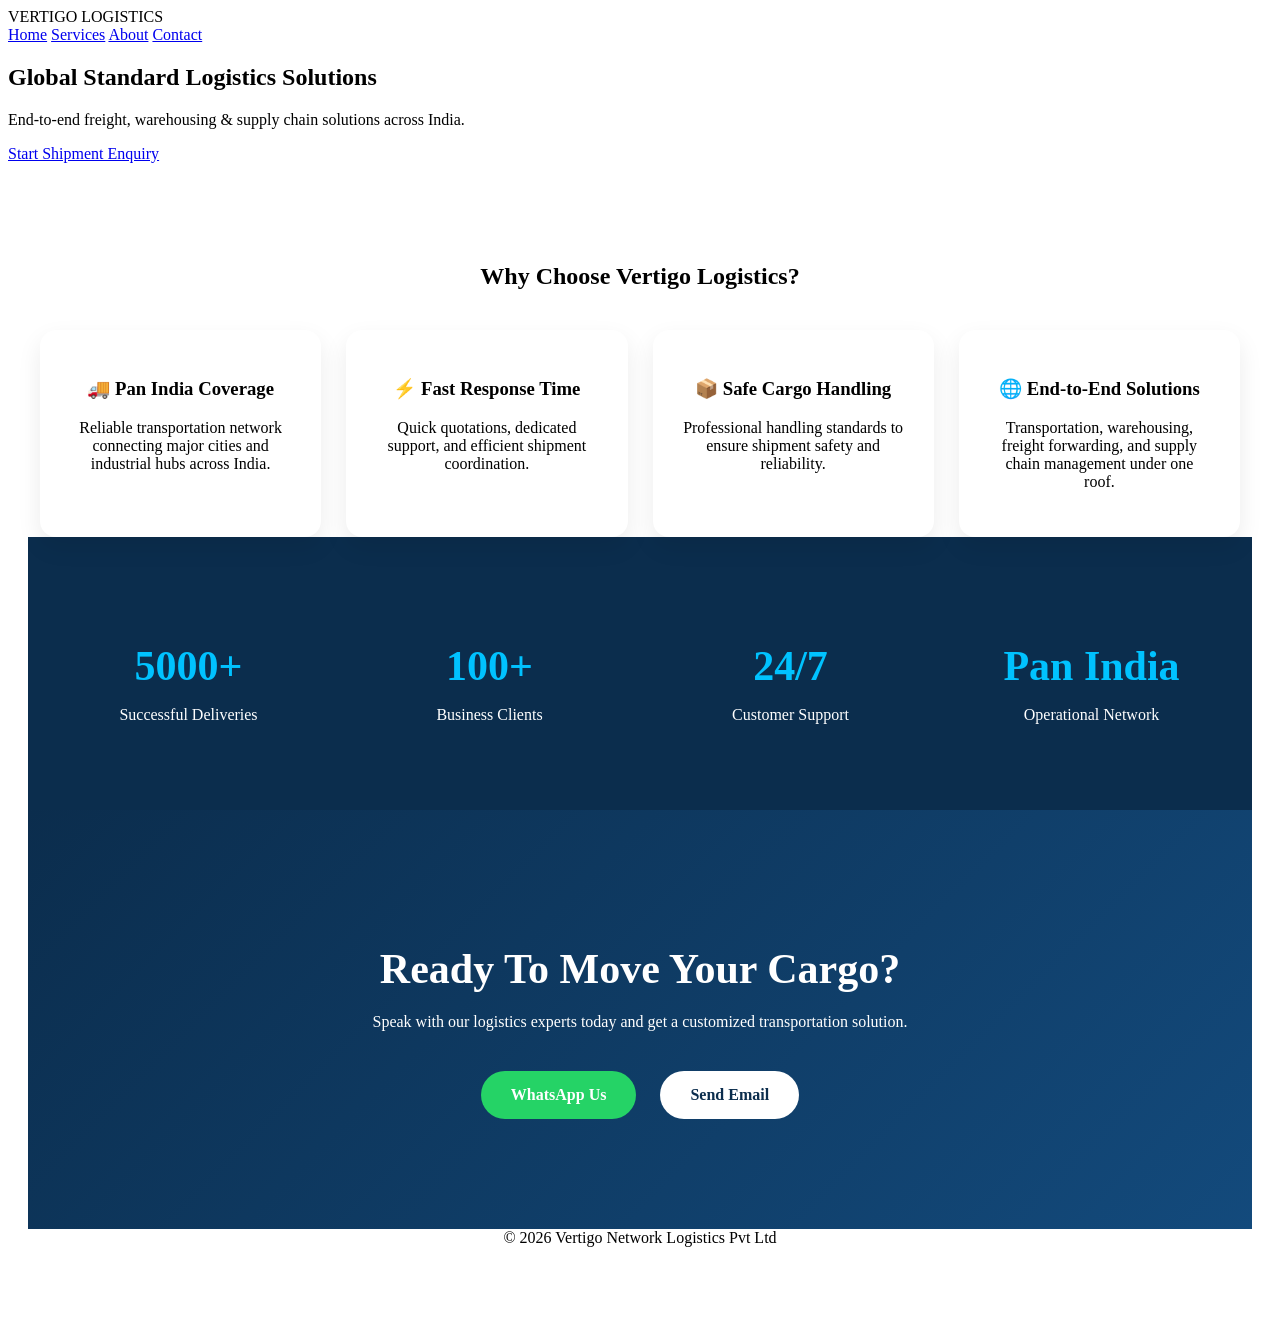
==== index.html @ 17b77aab "Update index.html" ====
<!DOCTYPE html>
<html lang="en">
<head>
<meta charset="UTF-8">
<meta name="viewport" content="width=device-width, initial-scale=1.0">

<title>Vertigo Network Logistics Pvt Ltd | Global Logistics India</title>

<meta name="description" content="Vertigo Network Logistics Pvt Ltd - Global standard logistics, freight, warehousing & supply chain solutions across India.">

<link rel="stylesheet" href="style.css">
</head>

<body>

<header>
  <div class="logo">VERTIGO LOGISTICS</div>

  <nav>
    <a href="index.html">Home</a>
    <a href="services.html">Services</a>
    <a href="about.html">About</a>
    <a href="contact.html">Contact</a>
  </nav>
</header>

<section class="hero">
  <h1>Global Standard Logistics Solutions</h1>
  <p>End-to-end freight, warehousing & supply chain solutions across India.</p>

  <a class="btn" href="https://wa.me/919136144490" target="_blank">
    Start Shipment Enquiry
  </a>
</section>
<section class="why-us">

<h2>Why Choose Vertigo Logistics?</h2>

<div class="why-grid">

<div class="why-card">
<h3>🚚 Pan India Coverage</h3>
<p>Reliable transportation network connecting major cities and industrial hubs across India.</p>
</div>

<div class="why-card">
<h3>⚡ Fast Response Time</h3>
<p>Quick quotations, dedicated support, and efficient shipment coordination.</p>
</div>

<div class="why-card">
<h3>📦 Safe Cargo Handling</h3>
<p>Professional handling standards to ensure shipment safety and reliability.</p>
</div>

<div class="why-card">
<h3>🌐 End-to-End Solutions</h3>
<p>Transportation, warehousing, freight forwarding, and supply chain management under one roof.</p>
</div>

</div>
<section class="stats">

<div class="stat">
<h2>5000+</h2>
<p>Successful Deliveries</p>
</div>

<div class="stat">
<h2>100+</h2>
<p>Business Clients</p>
</div>

<div class="stat">
<h2>24/7</h2>
<p>Customer Support</p>
</div>

<div class="stat">
<h2>Pan India</h2>
<p>Operational Network</p>
</div>

</section>
<section class="cta">

<h2>Ready To Move Your Cargo?</h2>

<p>
Speak with our logistics experts today and get a customized transportation solution.
</p>

<div class="cta-buttons">

<a href="https://wa.me/919136144490" class="cta-btn">
WhatsApp Us
</a>

<a href="mailto:sales@vertigologistic.com" class="cta-btn secondary">
Send Email
</a>

</div>

</section>

<footer>
  © 2026 Vertigo Network Logistics Pvt Ltd
</footer>

</body>
</html>
---- style.css ----
.contact-hero{
    background:linear-gradient(135deg,#0b2d4d,#134a7c);
    color:white;
    text-align:center;
    padding:80px 20px;
}

.contact-hero h1{
    font-size:48px;
    margin-bottom:15px;
}

.contact-hero p{
    max-width:700px;
    margin:auto;
    opacity:0.9;
}

.contact-container{
    display:grid;
    grid-template-columns:1fr 1fr;
    gap:40px;
    max-width:1200px;
    margin:60px auto;
    padding:20px;
}

.info-card{
    background:white;
    padding:25px;
    margin-bottom:20px;
    border-radius:16px;
    box-shadow:0 10px 25px rgba(0,0,0,.08);
    transition:.3s;
}

.info-card:hover{
    transform:translateY(-6px);
}

.contact-form{
    background:white;
    padding:35px;
    border-radius:20px;
    box-shadow:0 15px 35px rgba(0,0,0,.08);
}

.contact-form h2{
    margin-bottom:25px;
}

.contact-form input,
.contact-form textarea{
    width:100%;
    padding:14px;
    margin-bottom:15px;
    border:1px solid #ddd;
    border-radius:10px;
    font-size:15px;
}

.contact-form textarea{
    height:120px;
}

.contact-form button{
    width:100%;
    background:#0b2d4d;
    color:white;
    border:none;
    padding:15px;
    border-radius:10px;
    font-size:16px;
    cursor:pointer;
    transition:.3s;
}

.contact-form button:hover{
    background:#134a7c;
}

.whatsapp-btn{
    display:inline-block;
    background:#25D366;
    color:white;
    padding:12px 22px;
    border-radius:30px;
    text-decoration:none;
    font-weight:600;
}

.map-section{
    max-width:1200px;
    margin:60px auto;
    padding:20px;
}

.map-section h2{
    text-align:center;
    margin-bottom:20px;
}

.map-section iframe{
    width:100%;
    height:400px;
    border:none;
    border-radius:20px;
    box-shadow:0 10px 25px rgba(0,0,0,.08);
}

@media(max-width:768px){
    .contact-container{
        grid-template-columns:1fr;
    }

    .contact-hero h1{
        font-size:34px;
    }
    }
   .why-us{
padding:80px 20px;
background:#fff;
text-align:center;
}

.why-grid{
display:grid;
grid-template-columns:repeat(auto-fit,minmax(250px,1fr));
gap:25px;
max-width:1200px;
margin:auto;
margin-top:40px;
}

.why-card{
background:#fff;
padding:30px;
border-radius:16px;
box-shadow:0 10px 25px rgba(0,0,0,.08);
transition:.3s;
}

.why-card:hover{
transform:translateY(-8px);
}
    .stats{
background:#0b2d4d;
color:white;
padding:70px 20px;
display:grid;
grid-template-columns:repeat(auto-fit,minmax(200px,1fr));
text-align:center;
gap:20px;
}

.stat h2{
font-size:42px;
margin-bottom:10px;
color:#00c2ff;
}
    .cta{
padding:100px 20px;
text-align:center;
background:linear-gradient(135deg,#0b2d4d,#134a7c);
color:white;
}

.cta h2{
font-size:42px;
margin-bottom:20px;
}

.cta p{
max-width:700px;
margin:auto;
margin-bottom:30px;
}

.cta-btn{
display:inline-block;
padding:15px 30px;
margin:10px;
background:#25D366;
color:white;
text-decoration:none;
border-radius:30px;
font-weight:600;
}

.cta-btn.secondary{
background:white;
color:#0b2d4d;
}
}
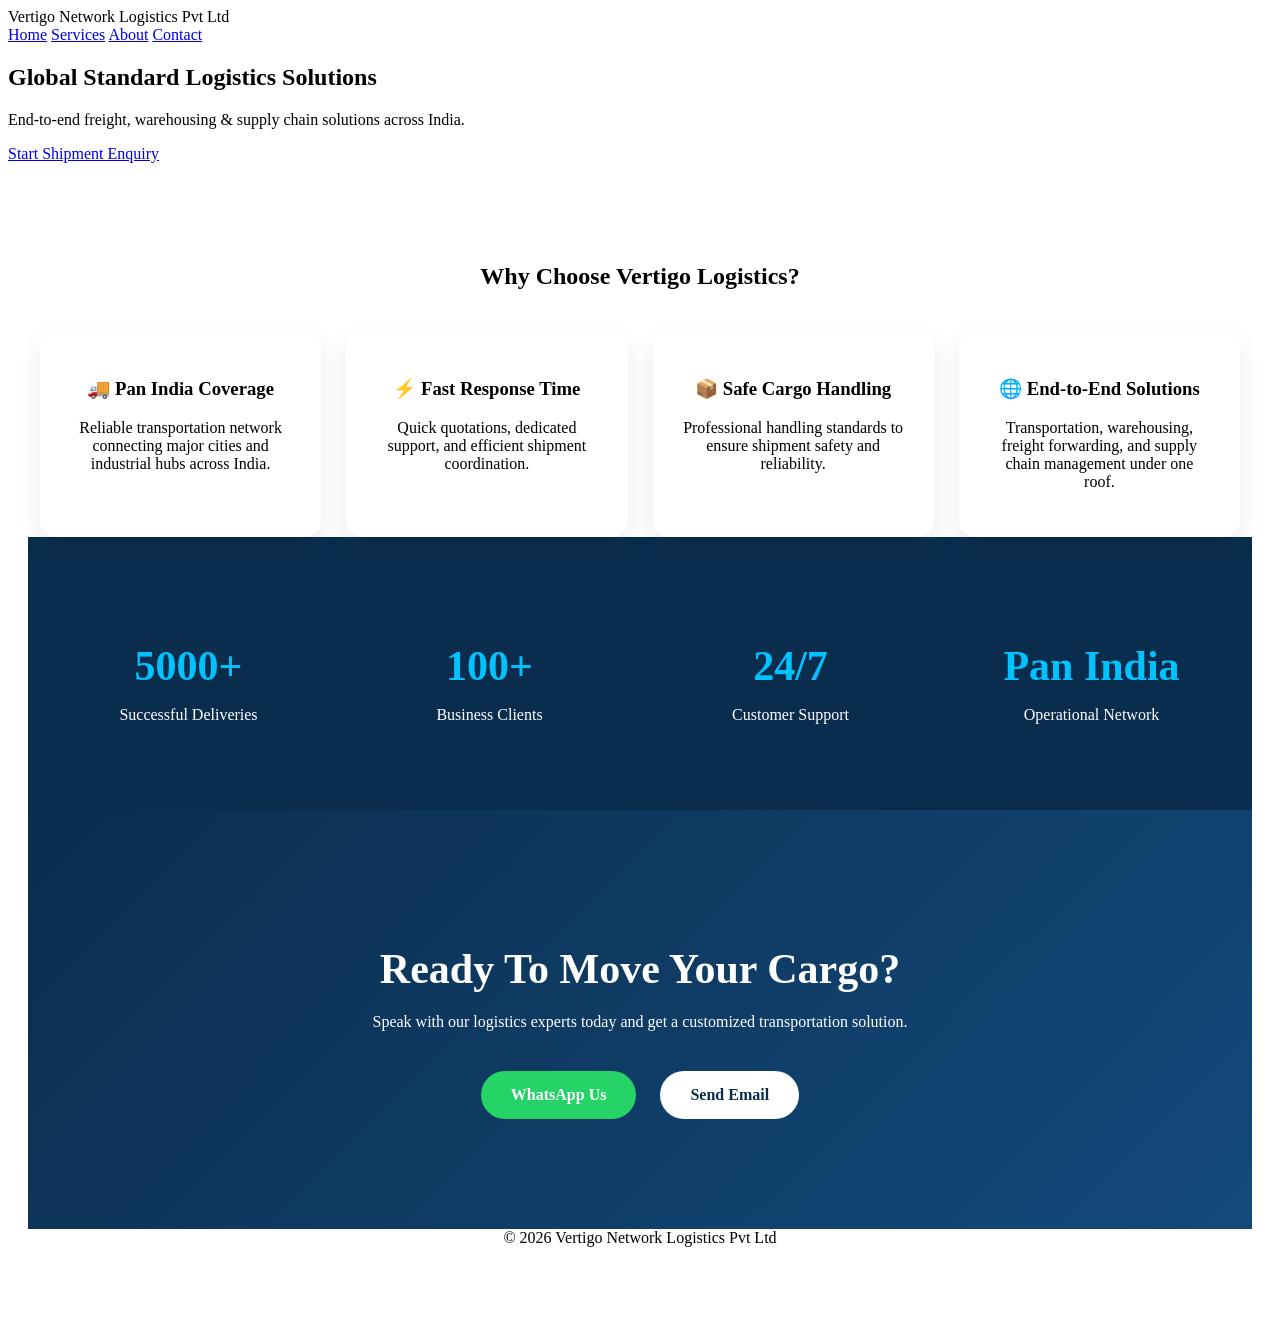
==== commit f8f85133: "Update index.html" ====
--- a/index.html
+++ b/index.html
@@ -13,9 +13,9 @@
 
 <body>
 
-<header>
-  <div class="logo">VERTIGO LOGISTICS</div>
-
+<header><div class="logo">
+    Vertigo Network Logistics Pvt Ltd
+</div>
   <nav>
     <a href="index.html">Home</a>
     <a href="services.html">Services</a>
--- a/style.css
+++ b/style.css
@@ -191,4 +191,21 @@
 background:white;
 color:#0b2d4d;
 }
-}
+.quote-banner{
+    background:linear-gradient(135deg,#0b2d4d,#134a7c);
+    color:white;
+    padding:20px;
+    border-radius:15px;
+    margin-bottom:25px;
+}
+
+.info-card a{
+    color:#0b2d4d;
+    text-decoration:none;
+    font-weight:600;
+}
+
+.info-card a:hover{
+    color:#134a7c;
+}
+}
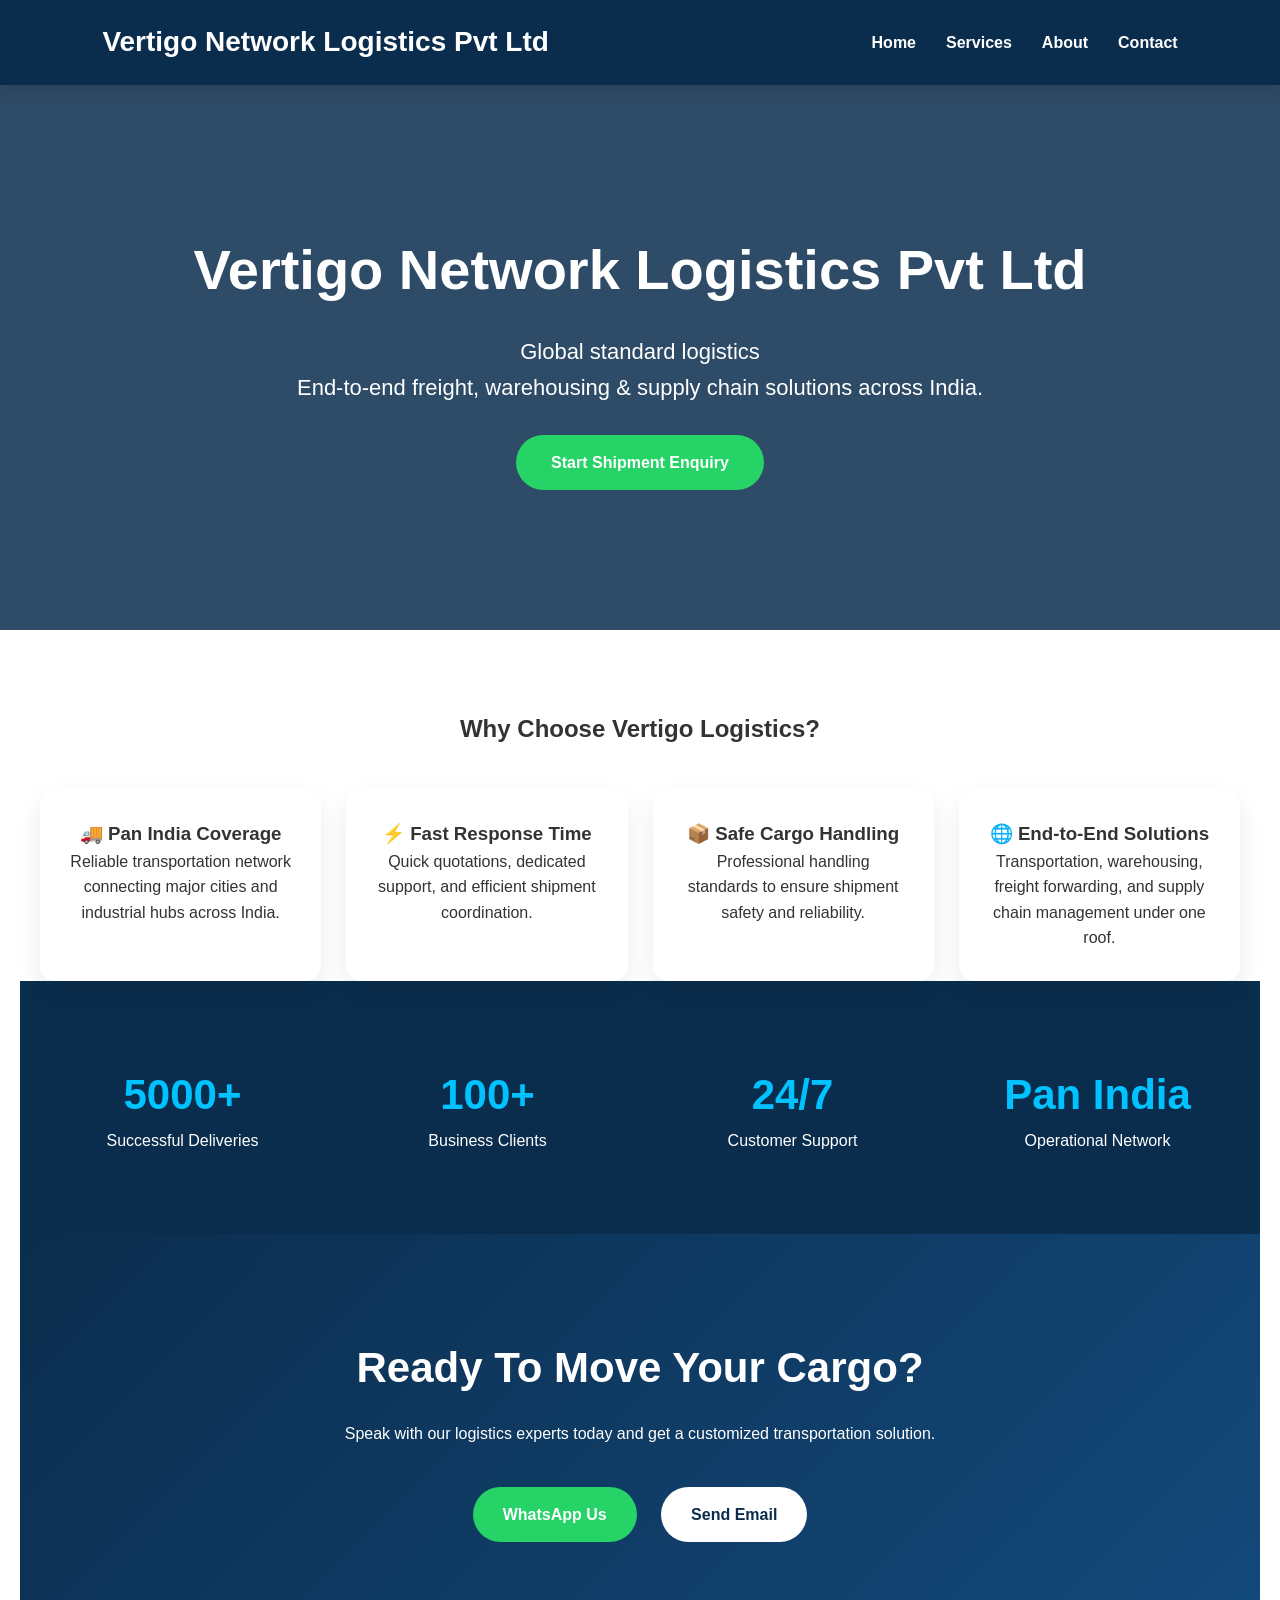
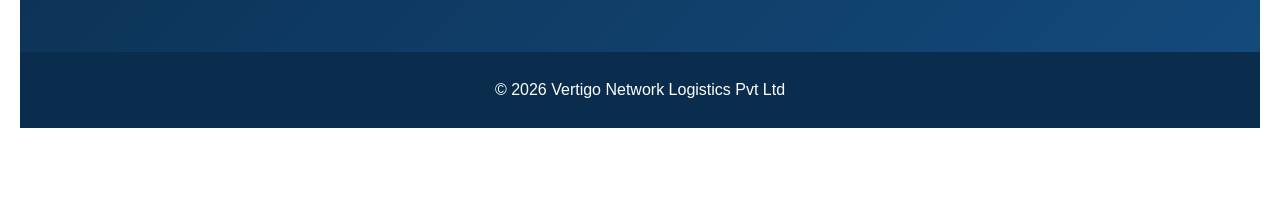
==== commit a54ee7d1: "Update index.html" ====
--- a/index.html
+++ b/index.html
@@ -4,7 +4,7 @@
 <meta charset="UTF-8">
 <meta name="viewport" content="width=device-width, initial-scale=1.0">
 
-<title>Vertigo Network Logistics Pvt Ltd | Global Logistics India</title>
+<title>Vertigo Network Logistics Pvt Ltd </title>
 
 <meta name="description" content="Vertigo Network Logistics Pvt Ltd - Global standard logistics, freight, warehousing & supply chain solutions across India.">
 
@@ -25,7 +25,8 @@
 </header>
 
 <section class="hero">
-  <h1>Global Standard Logistics Solutions</h1>
+  <h1>Vertigo Network Logistics Pvt Ltd</h1>
+    <p>Global standard logistics</p>
   <p>End-to-end freight, warehousing & supply chain solutions across India.</p>
 
   <a class="btn" href="https://wa.me/919136144490" target="_blank">
--- a/style.css
+++ b/style.css
@@ -1,3 +1,210 @@
+/* =========================
+   VERTIGO LOGISTICS
+   ENTERPRISE STYLE SHEET
+========================= */
+
+*{
+    margin:0;
+    padding:0;
+    box-sizing:border-box;
+}
+
+body{
+    font-family:Arial, Helvetica, sans-serif;
+    background:#f4f7fb;
+    color:#333;
+    line-height:1.6;
+}
+
+/* HEADER */
+
+header{
+    background:#0b2d4d;
+    color:white;
+    display:flex;
+    justify-content:space-between;
+    align-items:center;
+    padding:20px 8%;
+    position:sticky;
+    top:0;
+    z-index:1000;
+    box-shadow:0 4px 15px rgba(0,0,0,.15);
+}
+
+.logo{
+    color:white;
+    font-size:28px;
+    font-weight:700;
+}
+
+nav{
+    display:flex;
+    gap:30px;
+}
+
+nav a{
+    color:white;
+    text-decoration:none;
+    font-weight:600;
+    transition:.3s;
+}
+
+nav a:hover{
+    color:#00c2ff;
+}
+
+/* HERO */
+
+.hero{
+    background:linear-gradient(rgba(11,45,77,.85),rgba(11,45,77,.85)),
+    url('https://images.unsplash.com/photo-1586528116311-ad8dd3c8310d?auto=format&fit=crop&w=1600&q=80');
+    background-size:cover;
+    background-position:center;
+    color:white;
+    text-align:center;
+    padding:140px 20px;
+}
+
+.hero h1{
+    font-size:56px;
+    margin-bottom:20px;
+}
+
+.hero p{
+    font-size:22px;
+    max-width:800px;
+    margin:auto;
+}
+
+.btn{
+    display:inline-block;
+    margin-top:30px;
+    background:#25D366;
+    color:white;
+    padding:15px 35px;
+    border-radius:30px;
+    text-decoration:none;
+    font-weight:700;
+}
+
+/* SECTION */
+
+.section{
+    max-width:1200px;
+    margin:auto;
+    padding:80px 20px;
+    text-align:center;
+}
+
+.section h2{
+    margin-bottom:25px;
+    color:#0b2d4d;
+}
+
+/* WHY US */
+
+.why-us{
+    padding:80px 20px;
+    text-align:center;
+    background:white;
+}
+
+.why-grid{
+    display:grid;
+    grid-template-columns:repeat(auto-fit,minmax(250px,1fr));
+    gap:25px;
+    max-width:1200px;
+    margin:40px auto 0;
+}
+
+.why-card{
+    background:white;
+    padding:30px;
+    border-radius:15px;
+    box-shadow:0 10px 25px rgba(0,0,0,.08);
+    transition:.3s;
+}
+
+.why-card:hover{
+    transform:translateY(-8px);
+}
+
+/* SERVICES */
+
+.grid{
+    display:grid;
+    grid-template-columns:repeat(auto-fit,minmax(250px,1fr));
+    gap:25px;
+    margin-top:40px;
+}
+
+.card{
+    background:white;
+    padding:30px;
+    border-radius:15px;
+    box-shadow:0 10px 25px rgba(0,0,0,.08);
+    transition:.3s;
+}
+
+.card:hover{
+    transform:translateY(-8px);
+}
+
+/* STATS */
+
+.stats{
+    background:#0b2d4d;
+    color:white;
+    padding:80px 20px;
+    display:grid;
+    grid-template-columns:repeat(auto-fit,minmax(220px,1fr));
+    gap:20px;
+    text-align:center;
+}
+
+.stat h2{
+    font-size:42px;
+    color:#00c2ff;
+}
+
+/* CTA */
+
+.cta{
+    text-align:center;
+    padding:100px 20px;
+    background:linear-gradient(135deg,#0b2d4d,#134a7c);
+    color:white;
+}
+
+.cta h2{
+    font-size:42px;
+    margin-bottom:20px;
+}
+
+.cta p{
+    max-width:700px;
+    margin:auto;
+    margin-bottom:30px;
+}
+
+.cta-btn{
+    display:inline-block;
+    padding:15px 30px;
+    border-radius:30px;
+    text-decoration:none;
+    margin:10px;
+    font-weight:600;
+    background:#25D366;
+    color:white;
+}
+
+.cta-btn.secondary{
+    background:white;
+    color:#0b2d4d;
+}
+
+/* CONTACT */
+
 .contact-hero{
     background:linear-gradient(135deg,#0b2d4d,#134a7c);
     color:white;
@@ -8,12 +215,6 @@
 .contact-hero h1{
     font-size:48px;
     margin-bottom:15px;
-}
-
-.contact-hero p{
-    max-width:700px;
-    margin:auto;
-    opacity:0.9;
 }
 
 .contact-container{
@@ -29,13 +230,13 @@
     background:white;
     padding:25px;
     margin-bottom:20px;
-    border-radius:16px;
+    border-radius:15px;
     box-shadow:0 10px 25px rgba(0,0,0,.08);
-    transition:.3s;
-}
-
-.info-card:hover{
-    transform:translateY(-6px);
+}
+
+.info-card a{
+    text-decoration:none;
+    color:#0b2d4d;
 }
 
 .contact-form{
@@ -45,22 +246,13 @@
     box-shadow:0 15px 35px rgba(0,0,0,.08);
 }
 
-.contact-form h2{
-    margin-bottom:25px;
-}
-
 .contact-form input,
 .contact-form textarea{
     width:100%;
-    padding:14px;
+    padding:15px;
     margin-bottom:15px;
     border:1px solid #ddd;
     border-radius:10px;
-    font-size:15px;
-}
-
-.contact-form textarea{
-    height:120px;
 }
 
 .contact-form button{
@@ -70,23 +262,24 @@
     border:none;
     padding:15px;
     border-radius:10px;
-    font-size:16px;
     cursor:pointer;
-    transition:.3s;
-}
-
-.contact-form button:hover{
-    background:#134a7c;
+}
+
+.quote-banner{
+    background:linear-gradient(135deg,#0b2d4d,#134a7c);
+    color:white;
+    padding:20px;
+    border-radius:15px;
+    margin-bottom:25px;
 }
 
 .whatsapp-btn{
     display:inline-block;
     background:#25D366;
     color:white;
-    padding:12px 22px;
+    text-decoration:none;
+    padding:12px 20px;
     border-radius:30px;
-    text-decoration:none;
-    font-weight:600;
 }
 
 .map-section{
@@ -95,117 +288,55 @@
     padding:20px;
 }
 
-.map-section h2{
-    text-align:center;
-    margin-bottom:20px;
-}
-
 .map-section iframe{
     width:100%;
     height:400px;
     border:none;
-    border-radius:20px;
-    box-shadow:0 10px 25px rgba(0,0,0,.08);
-}
+    border-radius:15px;
+}
+
+/* FOOTER */
+
+footer{
+    background:#0b2d4d;
+    color:white;
+    text-align:center;
+    padding:25px;
+}
+
+/* MOBILE */
 
 @media(max-width:768px){
-    .contact-container{
-        grid-template-columns:1fr;
-    }
-
-    .contact-hero h1{
-        font-size:34px;
-    }
-    }
-   .why-us{
-padding:80px 20px;
-background:#fff;
-text-align:center;
-}
-
-.why-grid{
-display:grid;
-grid-template-columns:repeat(auto-fit,minmax(250px,1fr));
-gap:25px;
-max-width:1200px;
-margin:auto;
-margin-top:40px;
-}
-
-.why-card{
-background:#fff;
-padding:30px;
-border-radius:16px;
-box-shadow:0 10px 25px rgba(0,0,0,.08);
-transition:.3s;
-}
-
-.why-card:hover{
-transform:translateY(-8px);
-}
-    .stats{
-background:#0b2d4d;
-color:white;
-padding:70px 20px;
-display:grid;
-grid-template-columns:repeat(auto-fit,minmax(200px,1fr));
-text-align:center;
-gap:20px;
-}
-
-.stat h2{
-font-size:42px;
-margin-bottom:10px;
-color:#00c2ff;
-}
-    .cta{
-padding:100px 20px;
-text-align:center;
-background:linear-gradient(135deg,#0b2d4d,#134a7c);
-color:white;
-}
-
-.cta h2{
-font-size:42px;
-margin-bottom:20px;
-}
-
-.cta p{
-max-width:700px;
-margin:auto;
-margin-bottom:30px;
-}
-
-.cta-btn{
-display:inline-block;
-padding:15px 30px;
-margin:10px;
-background:#25D366;
-color:white;
-text-decoration:none;
-border-radius:30px;
-font-weight:600;
-}
-
-.cta-btn.secondary{
-background:white;
-color:#0b2d4d;
-}
-.quote-banner{
-    background:linear-gradient(135deg,#0b2d4d,#134a7c);
-    color:white;
-    padding:20px;
-    border-radius:15px;
-    margin-bottom:25px;
-}
-
-.info-card a{
-    color:#0b2d4d;
-    text-decoration:none;
-    font-weight:600;
-}
-
-.info-card a:hover{
-    color:#134a7c;
-}
-}
+
+header{
+    flex-direction:column;
+    gap:15px;
+}
+
+nav{
+    flex-wrap:wrap;
+    justify-content:center;
+}
+
+.logo{
+    text-align:center;
+    font-size:22px;
+}
+
+.hero h1{
+    font-size:38px;
+}
+
+.hero p{
+    font-size:18px;
+}
+
+.contact-container{
+    grid-template-columns:1fr;
+}
+
+.contact-hero h1{
+    font-size:34px;
+}
+
+}
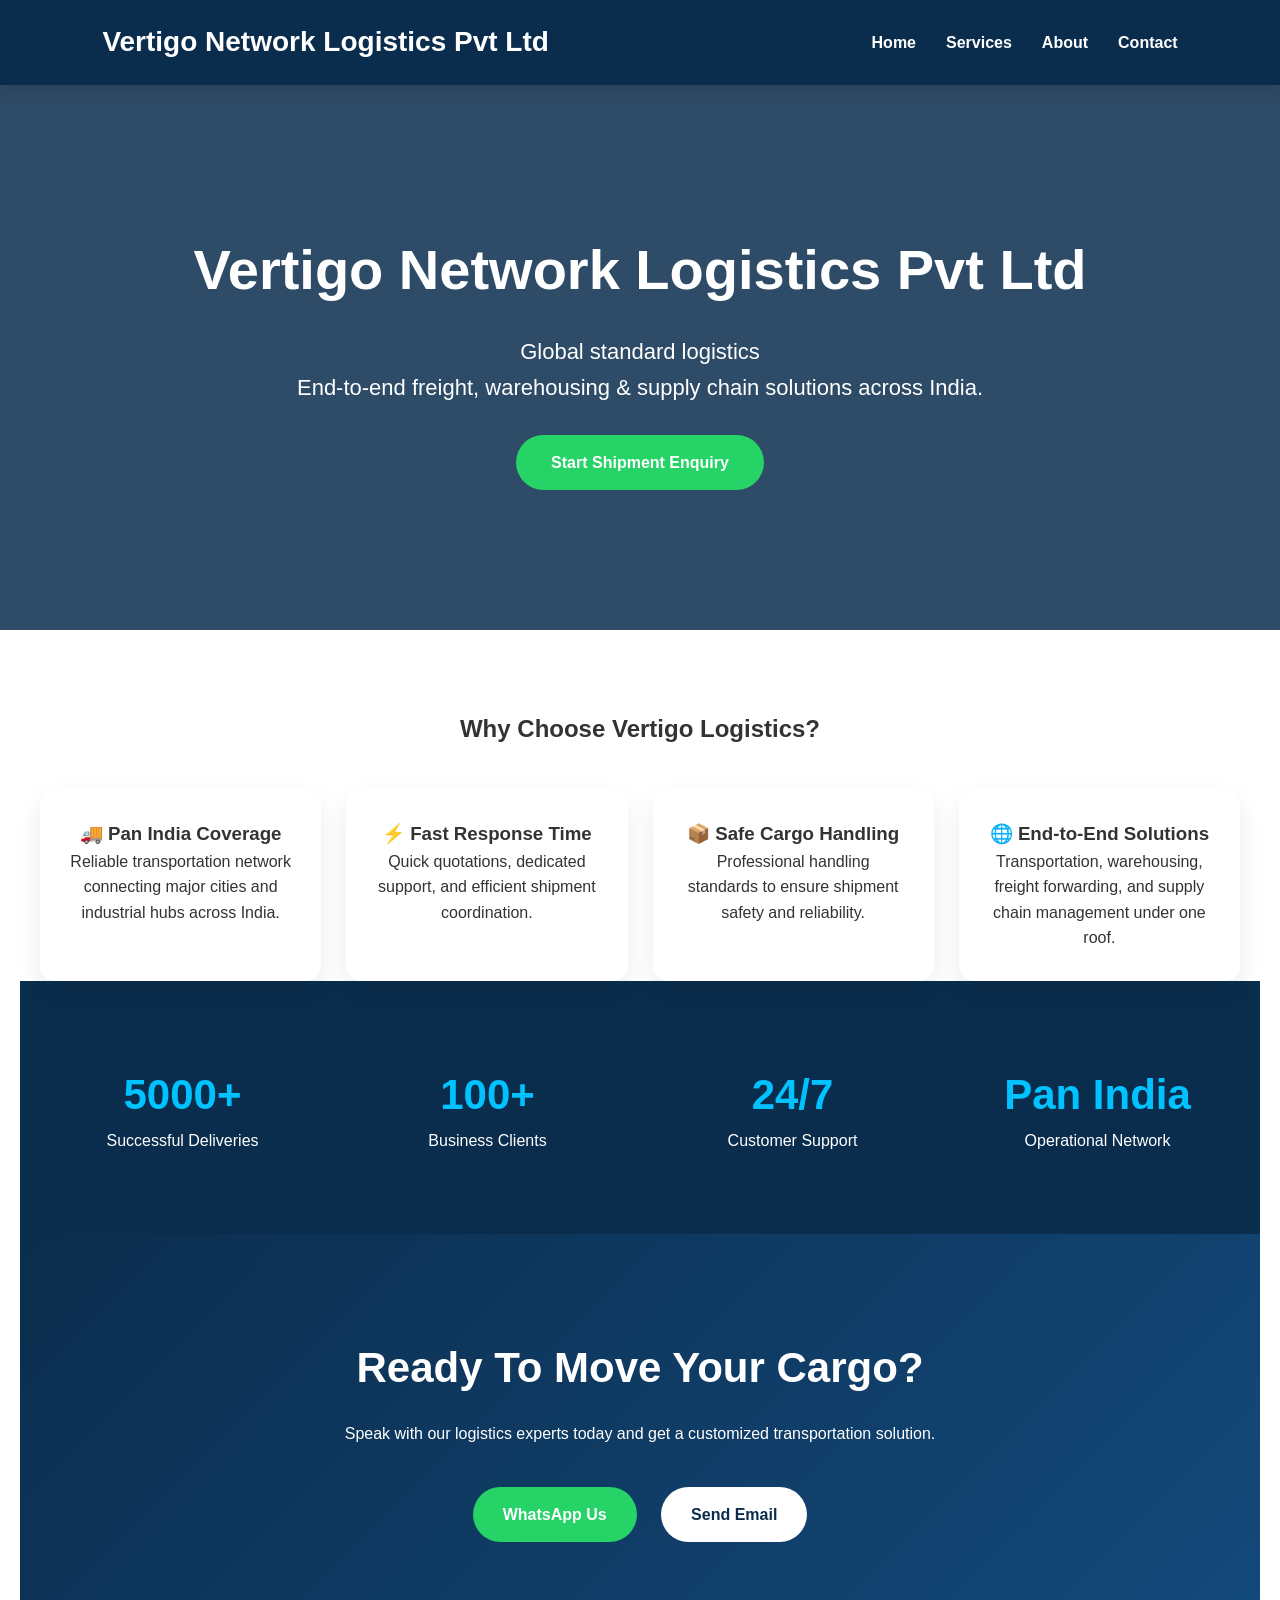
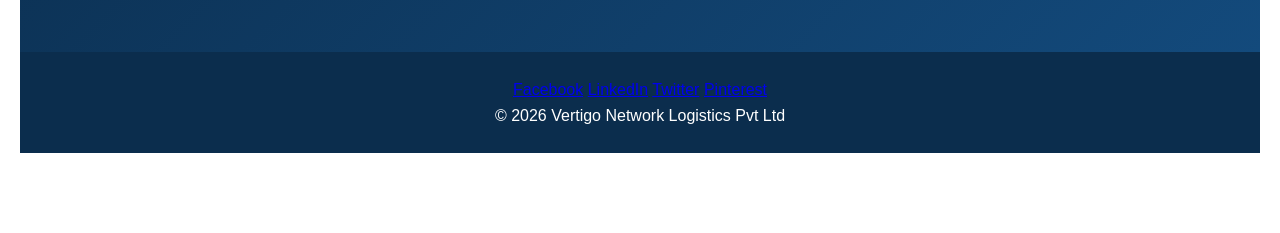
==== commit f8d4b8c5: "Update index.html" ====
--- a/index.html
+++ b/index.html
@@ -106,6 +106,17 @@
 </section>
 
 <footer>
+    <div class="social-links">
+
+<a href="https://www.facebook.com/vertigologistic/" target="_blank">Facebook</a>
+
+<a href="https://www.linkedin.com/company/vertigo-network-logistics-pvt-ltd/" target="_blank">LinkedIn</a>
+
+<a href="https://twitter.com/vertigologistic" target="_blank">Twitter</a>
+
+<a href="https://in.pinterest.com/vertigologistic/" target="_blank">Pinterest</a>
+
+</div>
   © 2026 Vertigo Network Logistics Pvt Ltd
 </footer>
 
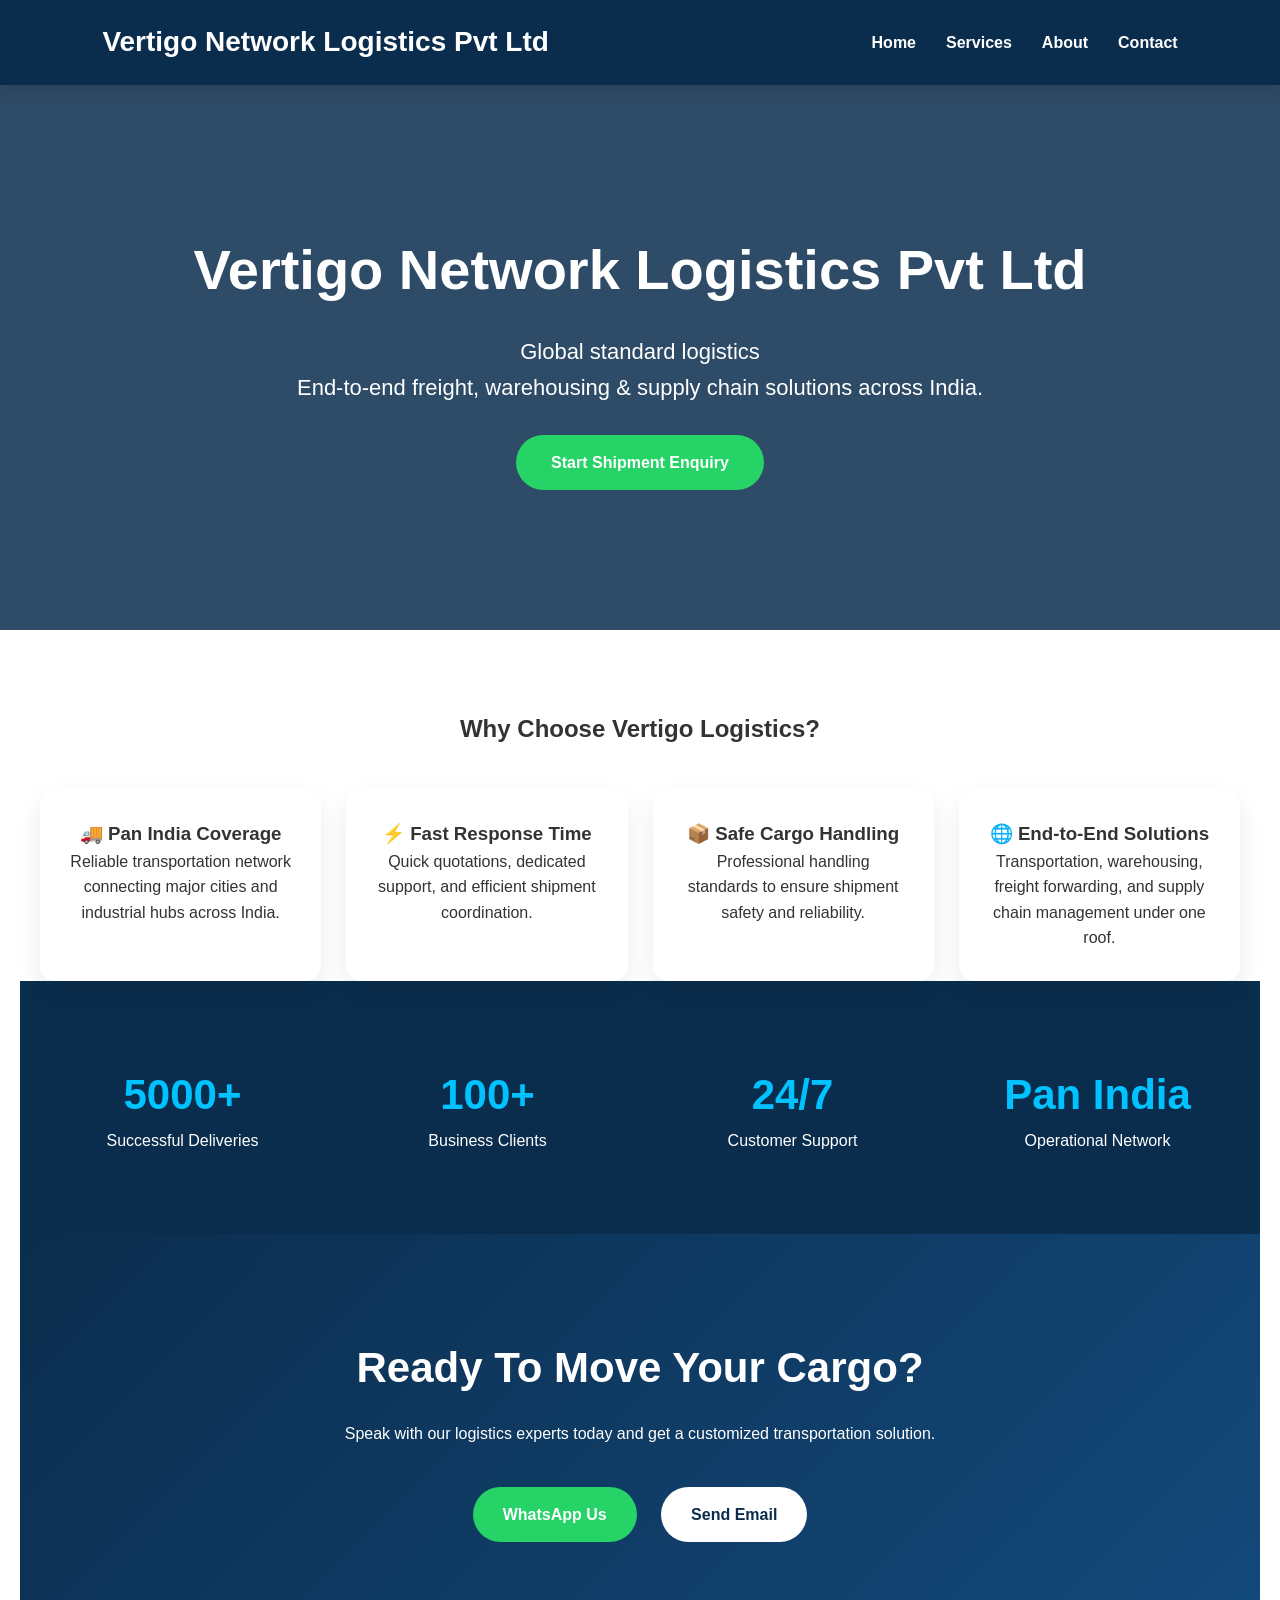
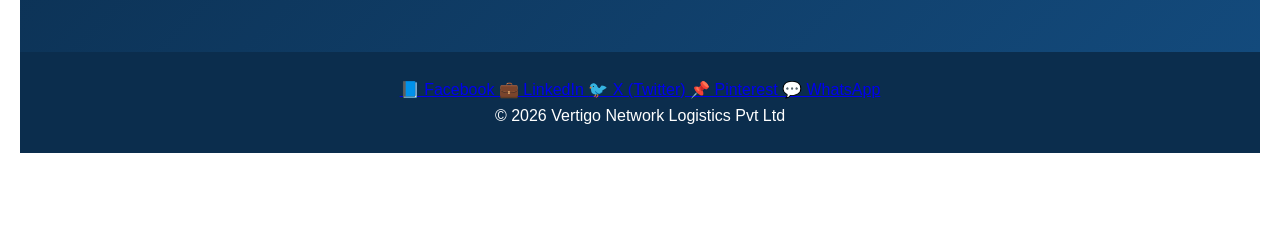
==== commit 9ad43f49: "Update index.html" ====
--- a/index.html
+++ b/index.html
@@ -106,17 +106,30 @@
 </section>
 
 <footer>
-    <div class="social-links">
+   <div class="social-links">
 
-<a href="https://www.facebook.com/vertigologistic/" target="_blank">Facebook</a>
+<a href="https://www.facebook.com/vertigologistic/" target="_blank">
+📘 Facebook
+</a>
 
-<a href="https://www.linkedin.com/company/vertigo-network-logistics-pvt-ltd/" target="_blank">LinkedIn</a>
+<a href="https://www.linkedin.com/company/vertigo-network-logistics-pvt-ltd/" target="_blank">
+💼 LinkedIn
+</a>
 
-<a href="https://twitter.com/vertigologistic" target="_blank">Twitter</a>
+<a href="https://twitter.com/vertigologistic" target="_blank">
+🐦 X (Twitter)
+</a>
 
-<a href="https://in.pinterest.com/vertigologistic/" target="_blank">Pinterest</a>
+<a href="https://in.pinterest.com/vertigologistic/" target="_blank">
+📌 Pinterest
+</a>
+
+<a href="https://wa.me/919136144490" target="_blank">
+💬 WhatsApp
+</a>
 
 </div>
+    
   © 2026 Vertigo Network Logistics Pvt Ltd
 </footer>
 
--- a/style.css
+++ b/style.css
@@ -338,5 +338,24 @@
 .contact-hero h1{
     font-size:34px;
 }
-
-}
+   .social-links{
+display:flex;
+gap:15px;
+margin-top:20px;
+flex-wrap:wrap;
+}
+
+.social-links a{
+color:white;
+text-decoration:none;
+padding:10px 15px;
+background:rgba(255,255,255,0.1);
+border-radius:8px;
+transition:0.3s;
+}
+
+.social-links a:hover{
+background:#00c2ff;
+}
+}
+}
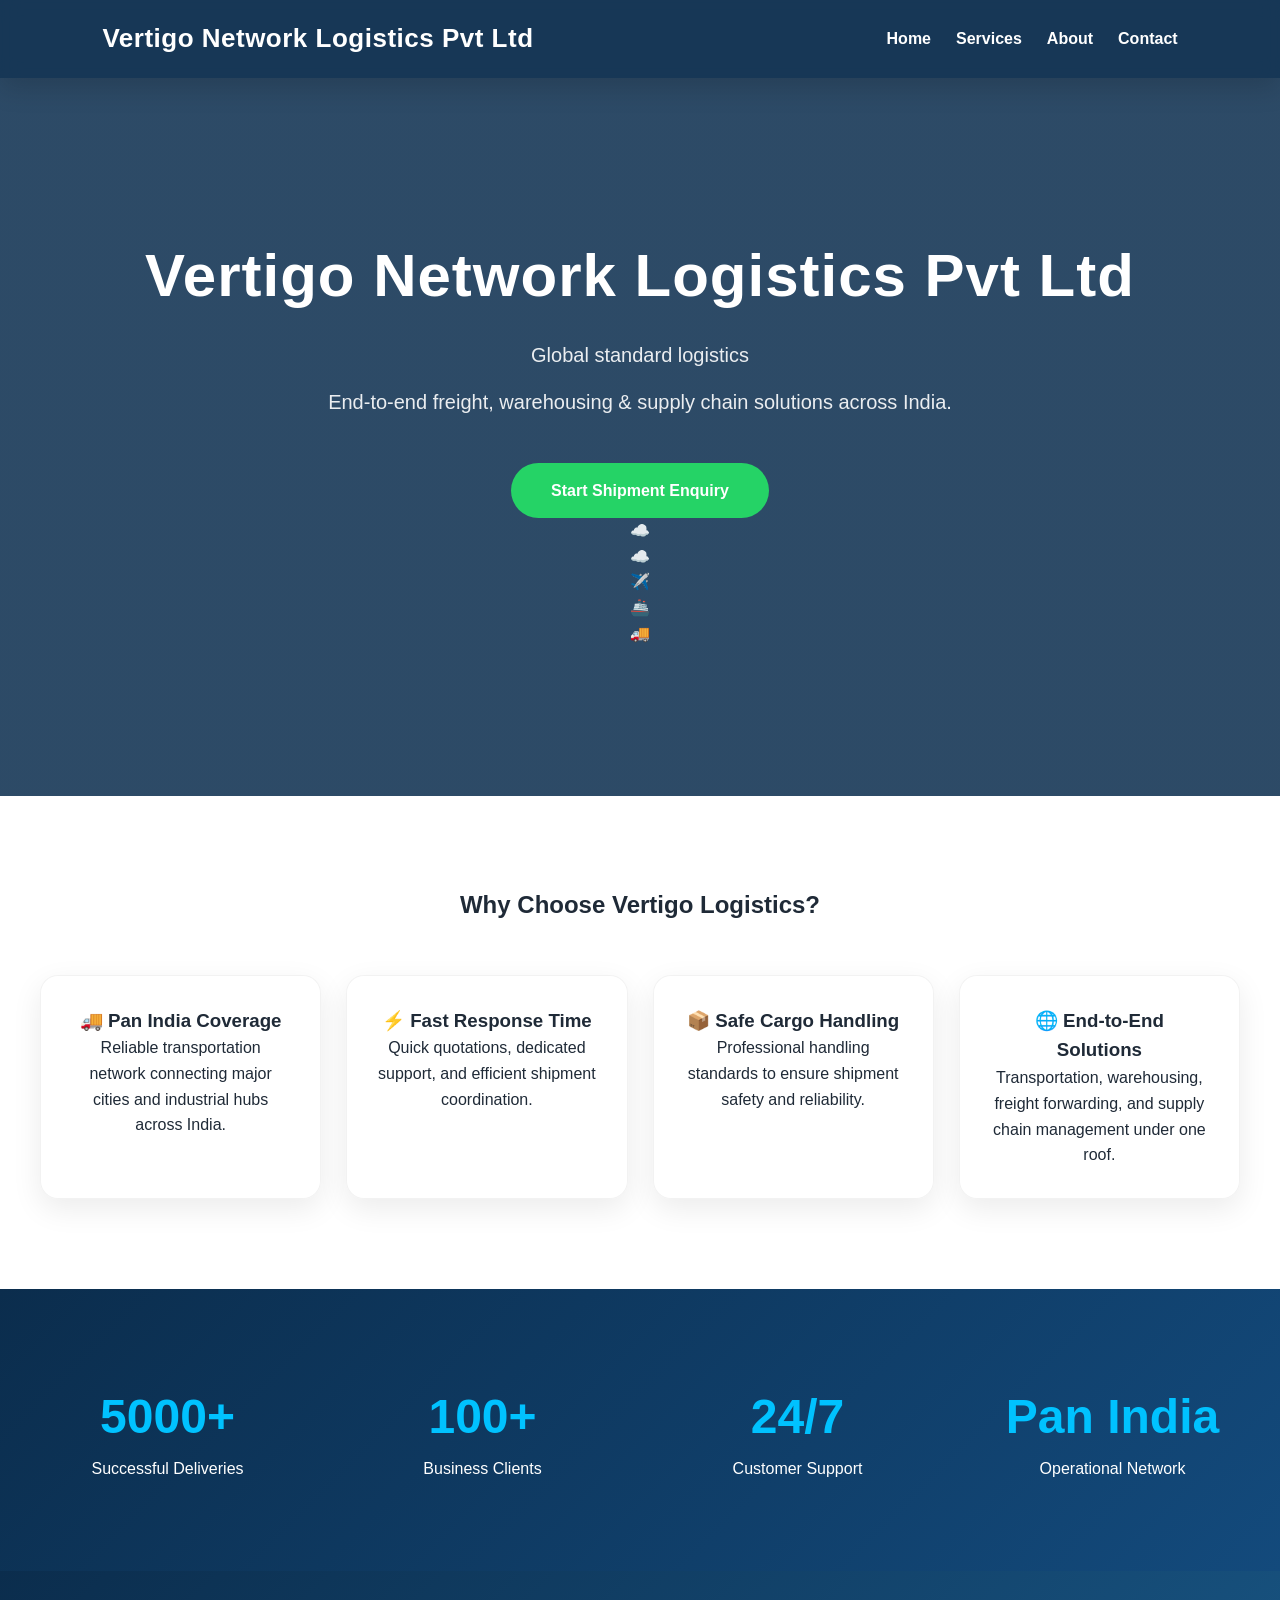
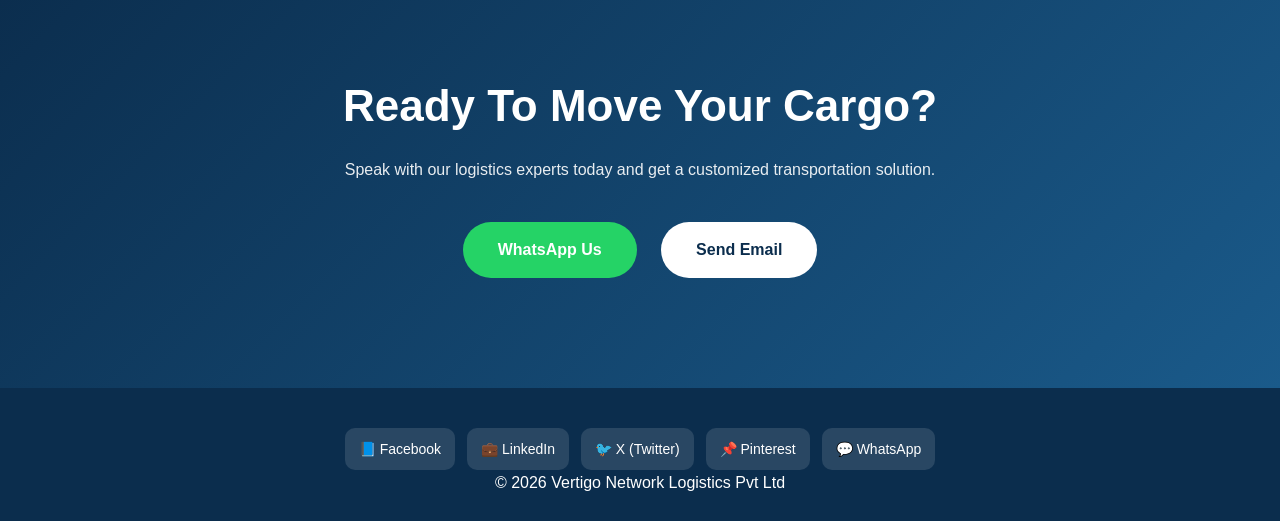
==== commit 7a4db5eb: "Update index.html" ====
--- a/index.html
+++ b/index.html
@@ -4,18 +4,24 @@
 <meta charset="UTF-8">
 <meta name="viewport" content="width=device-width, initial-scale=1.0">
 
-<title>Vertigo Network Logistics Pvt Ltd </title>
+<title>Vertigo Network Logistics Pvt Ltd</title>
 
-<meta name="description" content="Vertigo Network Logistics Pvt Ltd - Global standard logistics, freight, warehousing & supply chain solutions across India.">
+<meta name="description" content="Vertigo Network Logistics Pvt Ltd provides transportation, freight forwarding, warehousing and supply chain solutions across India.">
+
+<meta name="keywords" content="logistics company Hyderabad, transportation company India, freight services, warehousing, supply chain management">
+
+<meta name="author" content="Vertigo Network Logistics Pvt Ltd">
 
 <link rel="stylesheet" href="style.css">
 </head>
 
 <body>
 
-<header><div class="logo">
+<header>
+  <div class="logo">
     Vertigo Network Logistics Pvt Ltd
-</div>
+  </div>
+
   <nav>
     <a href="index.html">Home</a>
     <a href="services.html">Services</a>
@@ -24,42 +30,71 @@
   </nav>
 </header>
 
+<!-- HERO SECTION -->
 <section class="hero">
   <h1>Vertigo Network Logistics Pvt Ltd</h1>
-    <p>Global standard logistics</p>
+  <p>Global standard logistics</p>
   <p>End-to-end freight, warehousing & supply chain solutions across India.</p>
 
   <a class="btn" href="https://wa.me/919136144490" target="_blank">
     Start Shipment Enquiry
   </a>
+
+  <!-- ULTRA PREMIUM ANIMATION -->
+  <div class="logistics-stage">
+
+    <div class="sky">
+      <div class="cloud cloud1">☁️</div>
+      <div class="cloud cloud2">☁️</div>
+    </div>
+
+    <div class="plane">✈️</div>
+
+    <div class="sea">
+      <div class="wave wave1"></div>
+      <div class="wave wave2"></div>
+    </div>
+
+    <div class="ship">🚢</div>
+
+    <div class="road">
+      <div class="truck">🚚</div>
+    </div>
+
+  </div>
 </section>
+
+<!-- WHY US -->
 <section class="why-us">
 
 <h2>Why Choose Vertigo Logistics?</h2>
 
 <div class="why-grid">
 
-<div class="why-card">
-<h3>🚚 Pan India Coverage</h3>
-<p>Reliable transportation network connecting major cities and industrial hubs across India.</p>
-</div>
+  <div class="why-card">
+    <h3>🚚 Pan India Coverage</h3>
+    <p>Reliable transportation network connecting major cities and industrial hubs across India.</p>
+  </div>
 
-<div class="why-card">
-<h3>⚡ Fast Response Time</h3>
-<p>Quick quotations, dedicated support, and efficient shipment coordination.</p>
-</div>
+  <div class="why-card">
+    <h3>⚡ Fast Response Time</h3>
+    <p>Quick quotations, dedicated support, and efficient shipment coordination.</p>
+  </div>
 
-<div class="why-card">
-<h3>📦 Safe Cargo Handling</h3>
-<p>Professional handling standards to ensure shipment safety and reliability.</p>
-</div>
+  <div class="why-card">
+    <h3>📦 Safe Cargo Handling</h3>
+    <p>Professional handling standards to ensure shipment safety and reliability.</p>
+  </div>
 
-<div class="why-card">
-<h3>🌐 End-to-End Solutions</h3>
-<p>Transportation, warehousing, freight forwarding, and supply chain management under one roof.</p>
-</div>
+  <div class="why-card">
+    <h3>🌐 End-to-End Solutions</h3>
+    <p>Transportation, warehousing, freight forwarding, and supply chain management under one roof.</p>
+  </div>
 
 </div>
+</section>
+
+<!-- STATS -->
 <section class="stats">
 
 <div class="stat">
@@ -83,6 +118,8 @@
 </div>
 
 </section>
+
+<!-- CTA -->
 <section class="cta">
 
 <h2>Ready To Move Your Cargo?</h2>
@@ -105,32 +142,21 @@
 
 </section>
 
+<!-- FOOTER -->
 <footer>
-   <div class="social-links">
 
-<a href="https://www.facebook.com/vertigologistic/" target="_blank">
-📘 Facebook
-</a>
+<div class="social-links">
 
-<a href="https://www.linkedin.com/company/vertigo-network-logistics-pvt-ltd/" target="_blank">
-💼 LinkedIn
-</a>
-
-<a href="https://twitter.com/vertigologistic" target="_blank">
-🐦 X (Twitter)
-</a>
-
-<a href="https://in.pinterest.com/vertigologistic/" target="_blank">
-📌 Pinterest
-</a>
-
-<a href="https://wa.me/919136144490" target="_blank">
-💬 WhatsApp
-</a>
+<a href="https://www.facebook.com/vertigologistic/" target="_blank">📘 Facebook</a>
+<a href="https://www.linkedin.com/company/vertigo-network-logistics-pvt-ltd/" target="_blank">💼 LinkedIn</a>
+<a href="https://twitter.com/vertigologistic" target="_blank">🐦 X (Twitter)</a>
+<a href="https://in.pinterest.com/vertigologistic/" target="_blank">📌 Pinterest</a>
+<a href="https://wa.me/919136144490" target="_blank">💬 WhatsApp</a>
 
 </div>
-    
-  © 2026 Vertigo Network Logistics Pvt Ltd
+
+<p>© 2026 Vertigo Network Logistics Pvt Ltd</p>
+
 </footer>
 
 </body>
--- a/style.css
+++ b/style.css
@@ -1,6 +1,6 @@
 /* =========================
    VERTIGO LOGISTICS
-   ENTERPRISE STYLE SHEET
+   PREMIUM CORPORATE UI
 ========================= */
 
 *{
@@ -11,69 +11,84 @@
 
 body{
     font-family:Arial, Helvetica, sans-serif;
-    background:#f4f7fb;
-    color:#333;
+    background:#eef3f9;
+    color:#1f2a37;
     line-height:1.6;
 }
 
-/* HEADER */
+/* HEADER (GLASS EFFECT) */
 
 header{
-    background:#0b2d4d;
+    background:rgba(11,45,77,0.95);
+    backdrop-filter: blur(10px);
     color:white;
     display:flex;
     justify-content:space-between;
     align-items:center;
-    padding:20px 8%;
+    padding:18px 8%;
     position:sticky;
     top:0;
     z-index:1000;
-    box-shadow:0 4px 15px rgba(0,0,0,.15);
+    box-shadow:0 10px 25px rgba(0,0,0,.15);
 }
 
 .logo{
-    color:white;
-    font-size:28px;
-    font-weight:700;
+    font-size:26px;
+    font-weight:800;
+    letter-spacing:0.5px;
 }
 
 nav{
     display:flex;
-    gap:30px;
+    gap:25px;
 }
 
 nav a{
     color:white;
     text-decoration:none;
     font-weight:600;
-    transition:.3s;
-}
-
-nav a:hover{
-    color:#00c2ff;
+    position:relative;
+}
+
+nav a::after{
+    content:'';
+    position:absolute;
+    left:0;
+    bottom:-5px;
+    width:0%;
+    height:2px;
+    background:#00c2ff;
+    transition:0.3s;
+}
+
+nav a:hover::after{
+    width:100%;
 }
 
 /* HERO */
 
 .hero{
-    background:linear-gradient(rgba(11,45,77,.85),rgba(11,45,77,.85)),
+    background:
+    linear-gradient(rgba(11,45,77,.85),rgba(11,45,77,.85)),
     url('https://images.unsplash.com/photo-1586528116311-ad8dd3c8310d?auto=format&fit=crop&w=1600&q=80');
     background-size:cover;
     background-position:center;
     color:white;
     text-align:center;
-    padding:140px 20px;
+    padding:150px 20px;
 }
 
 .hero h1{
-    font-size:56px;
-    margin-bottom:20px;
+    font-size:60px;
+    font-weight:800;
+    letter-spacing:1px;
 }
 
 .hero p{
-    font-size:22px;
-    max-width:800px;
-    margin:auto;
+    font-size:20px;
+    max-width:750px;
+    margin:15px auto;
+    opacity:0.9;
 }
 
 .btn{
@@ -81,32 +96,33 @@
     margin-top:30px;
     background:#25D366;
     color:white;
-    padding:15px 35px;
-    border-radius:30px;
+    padding:15px 40px;
+    border-radius:50px;
     text-decoration:none;
     font-weight:700;
-}
-
-/* SECTION */
+    transition:0.3s;
+}
+
+.btn:hover{
+    transform:translateY(-3px);
+    box-shadow:0 10px 20px rgba(0,0,0,0.2);
+}
+
+/* SECTION BASE */
 
 .section{
     max-width:1200px;
     margin:auto;
-    padding:80px 20px;
-    text-align:center;
-}
-
-.section h2{
-    margin-bottom:25px;
-    color:#0b2d4d;
+    padding:90px 20px;
+    text-align:center;
 }
 
 /* WHY US */
 
 .why-us{
-    padding:80px 20px;
-    text-align:center;
     background:white;
+    padding:90px 20px;
+    text-align:center;
 }
 
 .why-grid{
@@ -114,48 +130,29 @@
     grid-template-columns:repeat(auto-fit,minmax(250px,1fr));
     gap:25px;
     max-width:1200px;
-    margin:40px auto 0;
+    margin:50px auto 0;
 }
 
 .why-card{
-    background:white;
+    background:rgba(255,255,255,0.7);
+    backdrop-filter: blur(10px);
     padding:30px;
-    border-radius:15px;
-    box-shadow:0 10px 25px rgba(0,0,0,.08);
-    transition:.3s;
+    border-radius:18px;
+    box-shadow:0 10px 30px rgba(0,0,0,.08);
+    transition:0.3s;
+    border:1px solid rgba(0,0,0,0.05);
 }
 
 .why-card:hover{
-    transform:translateY(-8px);
-}
-
-/* SERVICES */
-
-.grid{
-    display:grid;
-    grid-template-columns:repeat(auto-fit,minmax(250px,1fr));
-    gap:25px;
-    margin-top:40px;
-}
-
-.card{
-    background:white;
-    padding:30px;
-    border-radius:15px;
-    box-shadow:0 10px 25px rgba(0,0,0,.08);
-    transition:.3s;
-}
-
-.card:hover{
-    transform:translateY(-8px);
+    transform:translateY(-10px);
 }
 
 /* STATS */
 
 .stats{
-    background:#0b2d4d;
-    color:white;
-    padding:80px 20px;
+    background:linear-gradient(135deg,#0b2d4d,#134a7c);
+    color:white;
+    padding:90px 20px;
     display:grid;
     grid-template-columns:repeat(auto-fit,minmax(220px,1fr));
     gap:20px;
@@ -163,7 +160,7 @@
 }
 
 .stat h2{
-    font-size:42px;
+    font-size:48px;
     color:#00c2ff;
 }
 
@@ -172,30 +169,34 @@
 .cta{
     text-align:center;
     padding:100px 20px;
-    background:linear-gradient(135deg,#0b2d4d,#134a7c);
+    background:linear-gradient(135deg,#0b2d4d,#1a5a8a);
     color:white;
 }
 
 .cta h2{
-    font-size:42px;
-    margin-bottom:20px;
+    font-size:44px;
 }
 
 .cta p{
     max-width:700px;
-    margin:auto;
-    margin-bottom:30px;
+    margin:15px auto 30px;
+    opacity:0.9;
 }
 
 .cta-btn{
     display:inline-block;
-    padding:15px 30px;
-    border-radius:30px;
+    padding:15px 35px;
+    border-radius:50px;
     text-decoration:none;
     margin:10px;
     font-weight:600;
     background:#25D366;
     color:white;
+    transition:0.3s;
+}
+
+.cta-btn:hover{
+    transform:scale(1.05);
 }
 
 .cta-btn.secondary{
@@ -206,15 +207,14 @@
 /* CONTACT */
 
 .contact-hero{
-    background:linear-gradient(135deg,#0b2d4d,#134a7c);
-    color:white;
-    text-align:center;
-    padding:80px 20px;
+    background:linear-gradient(135deg,#0b2d4d,#1a5a8a);
+    color:white;
+    text-align:center;
+    padding:90px 20px;
 }
 
 .contact-hero h1{
-    font-size:48px;
-    margin-bottom:15px;
+    font-size:52px;
 }
 
 .contact-container{
@@ -226,23 +226,11 @@
     padding:20px;
 }
 
-.info-card{
-    background:white;
-    padding:25px;
-    margin-bottom:20px;
-    border-radius:15px;
-    box-shadow:0 10px 25px rgba(0,0,0,.08);
-}
-
-.info-card a{
-    text-decoration:none;
-    color:#0b2d4d;
-}
-
+.info-card,
 .contact-form{
     background:white;
-    padding:35px;
-    border-radius:20px;
+    padding:30px;
+    border-radius:18px;
     box-shadow:0 15px 35px rgba(0,0,0,.08);
 }
 
@@ -265,34 +253,13 @@
     cursor:pointer;
 }
 
-.quote-banner{
-    background:linear-gradient(135deg,#0b2d4d,#134a7c);
-    color:white;
-    padding:20px;
-    border-radius:15px;
-    margin-bottom:25px;
-}
-
-.whatsapp-btn{
-    display:inline-block;
-    background:#25D366;
-    color:white;
-    text-decoration:none;
-    padding:12px 20px;
-    border-radius:30px;
-}
-
-.map-section{
-    max-width:1200px;
-    margin:60px auto;
-    padding:20px;
-}
+/* MAP */
 
 .map-section iframe{
     width:100%;
     height:400px;
     border:none;
-    border-radius:15px;
+    border-radius:18px;
 }
 
 /* FOOTER */
@@ -304,13 +271,38 @@
     padding:25px;
 }
 
+/* SOCIAL LINKS */
+
+.social-links{
+    display:flex;
+    gap:12px;
+    justify-content:center;
+    flex-wrap:wrap;
+    margin-top:15px;
+}
+
+.social-links a{
+    color:white;
+    text-decoration:none;
+    padding:10px 14px;
+    background:rgba(255,255,255,0.12);
+    border-radius:10px;
+    transition:0.3s;
+    font-size:14px;
+}
+
+.social-links a:hover{
+    background:#00c2ff;
+    transform:translateY(-3px);
+}
+
 /* MOBILE */
 
 @media(max-width:768px){
 
 header{
     flex-direction:column;
-    gap:15px;
+    gap:12px;
 }
 
 nav{
@@ -318,44 +310,14 @@
     justify-content:center;
 }
 
-.logo{
-    text-align:center;
-    font-size:22px;
-}
-
 .hero h1{
     font-size:38px;
 }
 
-.hero p{
-    font-size:18px;
-}
-
 .contact-container{
     grid-template-columns:1fr;
 }
 
-.contact-hero h1{
-    font-size:34px;
-}
-   .social-links{
-display:flex;
-gap:15px;
-margin-top:20px;
-flex-wrap:wrap;
-}
-
-.social-links a{
-color:white;
-text-decoration:none;
-padding:10px 15px;
-background:rgba(255,255,255,0.1);
-border-radius:8px;
-transition:0.3s;
-}
-
-.social-links a:hover{
-background:#00c2ff;
-}
-}
-}
+}
+
+
